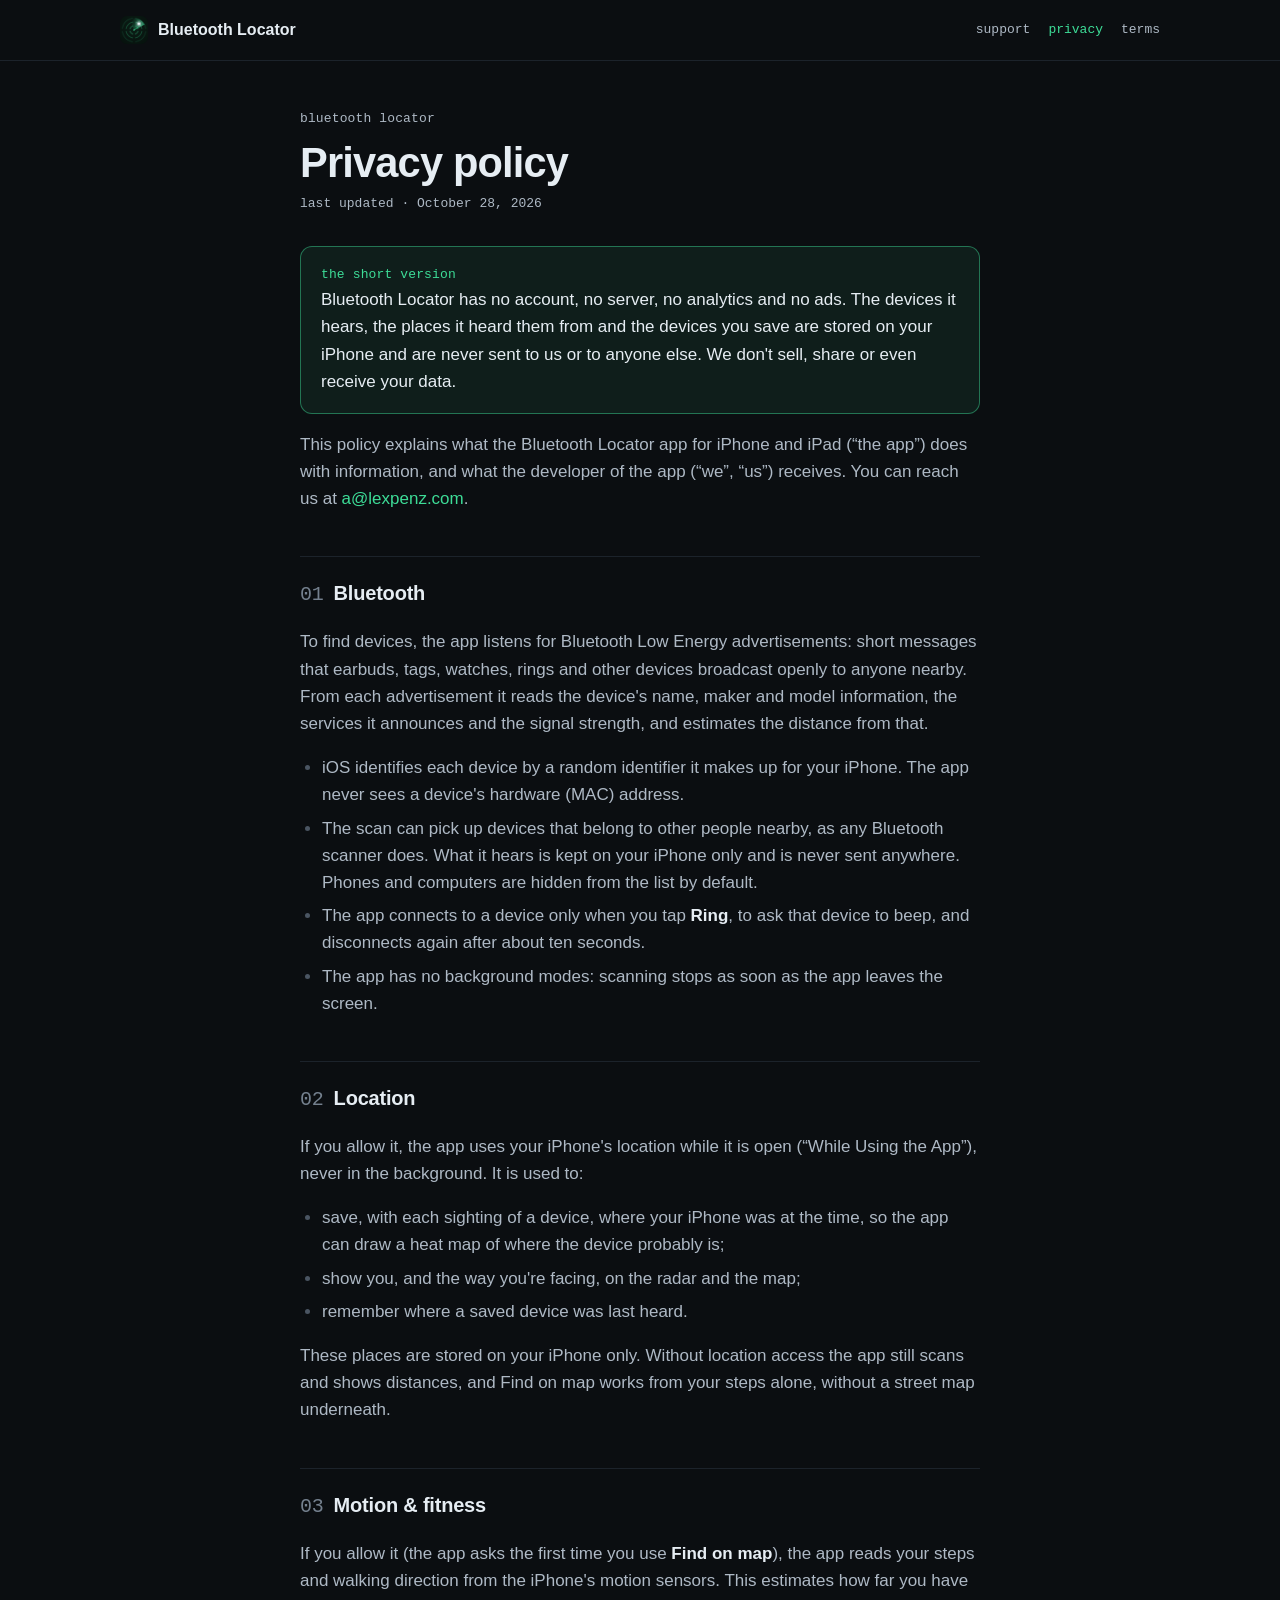
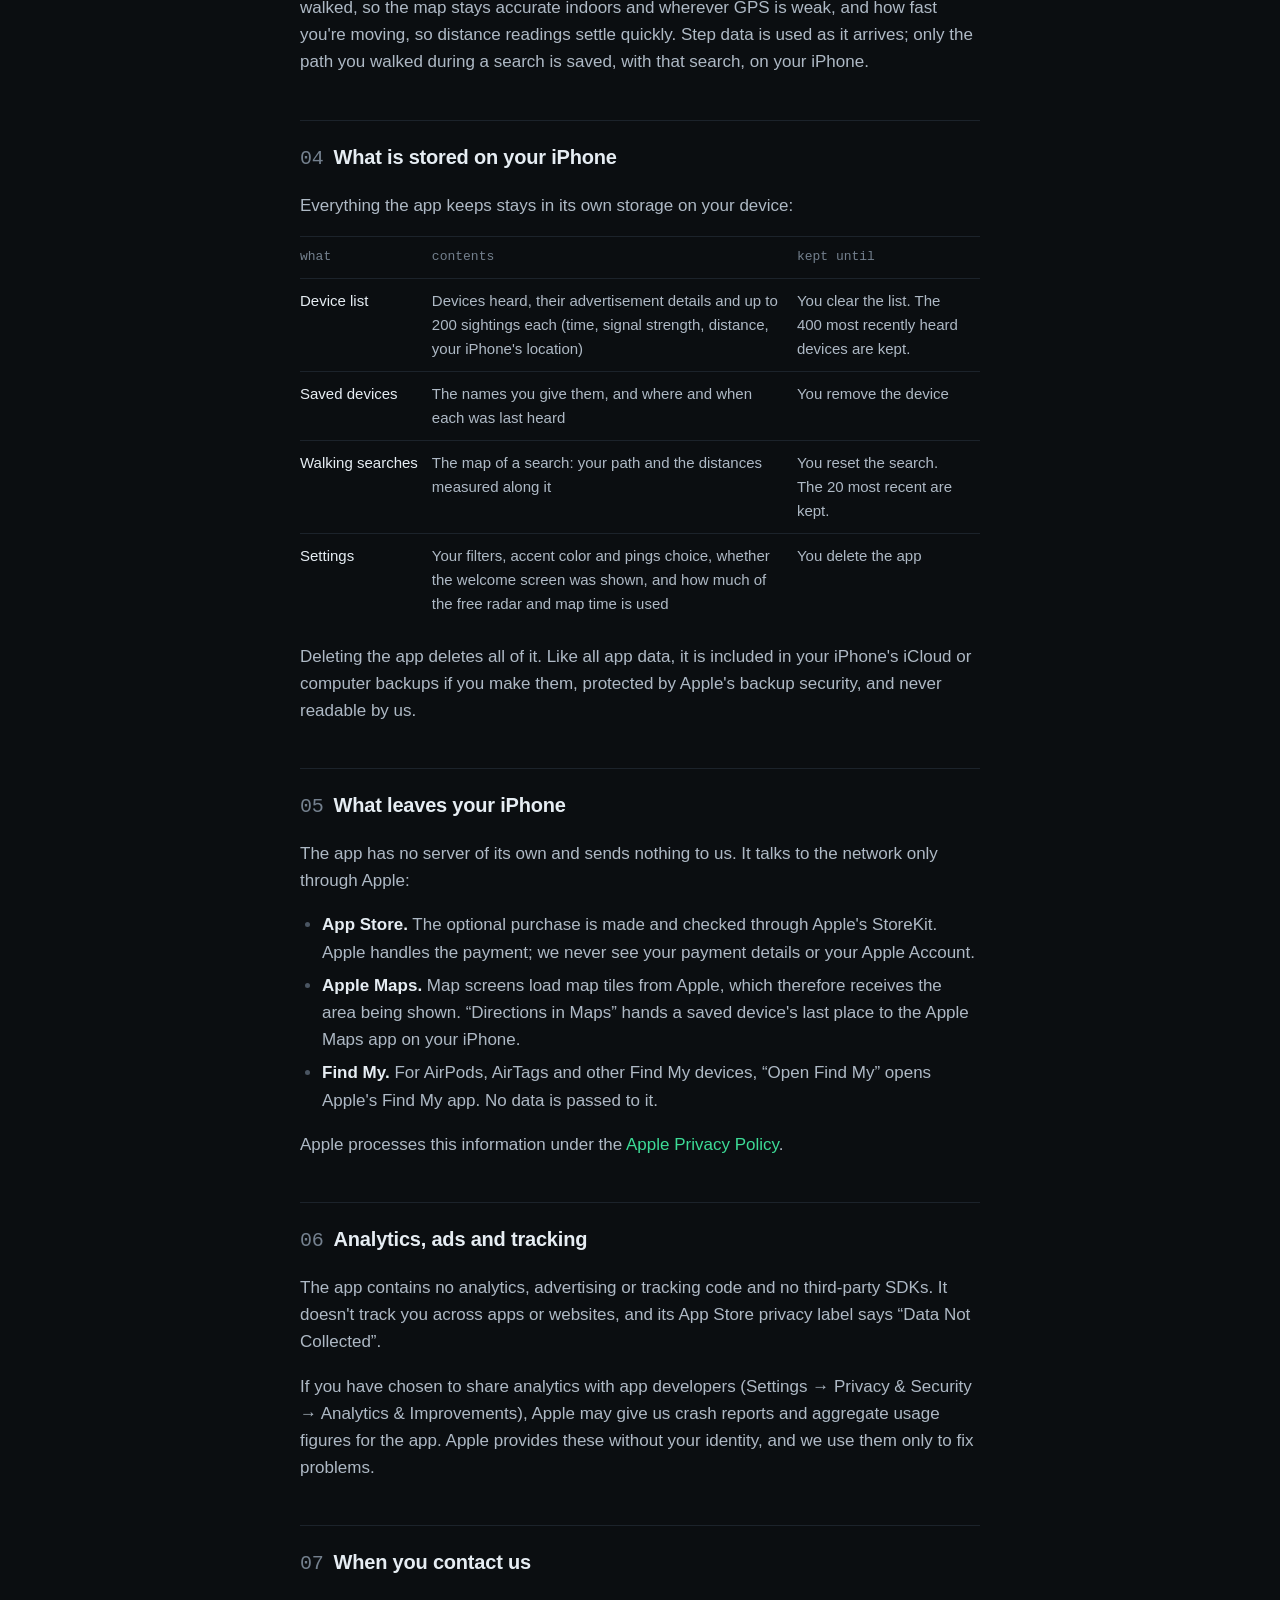
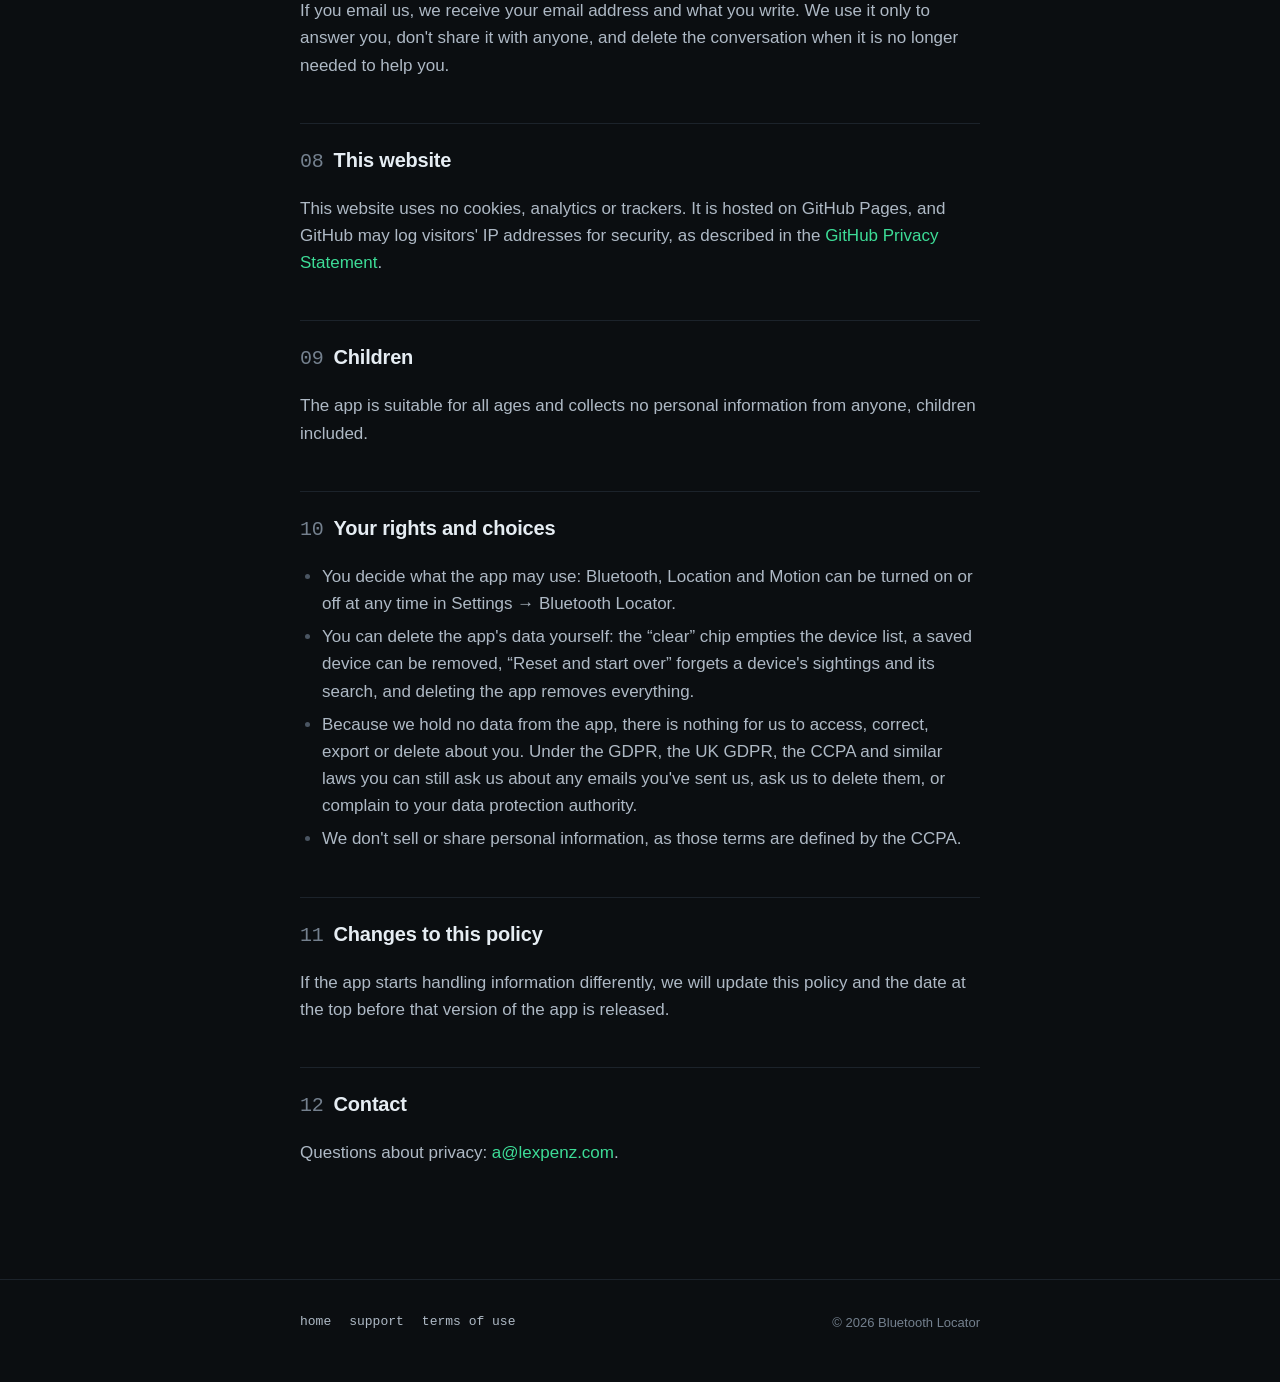
==== privacy.html @ e57efa74 "Add the privacy policy and terms of use Both pages say what the app actually does: Bluetooth adverti" ====
<!DOCTYPE html>
<html lang="en">
<head>
  <meta charset="UTF-8" />
  <meta name="viewport" content="width=device-width, initial-scale=1.0" />
  <title>Privacy policy · Bluetooth Locator</title>
  <meta name="description" content="Privacy policy for the Bluetooth Locator app. No account, no analytics, no ads: what the app hears stays on your iPhone." />
  <meta name="theme-color" content="#0b0e11" />
  <link rel="icon" type="image/png" href="assets/favicon.png" />
  <link rel="apple-touch-icon" href="assets/apple-touch-icon.png" />
  <link rel="stylesheet" href="style.css" />
</head>
<body>
  <header class="topbar">
    <div class="wrap">
      <a class="brand" href="./"><img src="assets/icon-256.png" alt="" /><span>Bluetooth Locator</span></a>
      <nav class="nav" aria-label="Site">
        <a href="support.html">support</a>
        <a href="privacy.html" aria-current="page">privacy</a>
        <a href="terms.html">terms</a>
      </nav>
    </div>
  </header>

  <main class="wrap doc doc-page">
    <p class="label">bluetooth locator</p>
    <h1>Privacy policy</h1>
    <p class="updated">last updated · October 28, 2026</p>

    <div class="callout">
      <p class="label">the short version</p>
      <p>
        Bluetooth Locator has no account, no server, no analytics and no ads. The devices it hears, the places
        it heard them from and the devices you save are stored on your iPhone and are never sent to us or to
        anyone else. We don't sell, share or even receive your data.
      </p>
    </div>

    <p>
      This policy explains what the Bluetooth Locator app for iPhone and iPad (&ldquo;the app&rdquo;) does with
      information, and what the developer of the app (&ldquo;we&rdquo;, &ldquo;us&rdquo;) receives. You can
      reach us at <a href="mailto:a@lexpenz.com">a@lexpenz.com</a>.
    </p>

    <h2><span class="num">01</span>Bluetooth</h2>
    <p>
      To find devices, the app listens for Bluetooth Low Energy advertisements: short messages that earbuds,
      tags, watches, rings and other devices broadcast openly to anyone nearby. From each advertisement it reads
      the device's name, maker and model information, the services it announces and the signal strength, and
      estimates the distance from that.
    </p>
    <ul>
      <li>
        iOS identifies each device by a random identifier it makes up for your iPhone. The app never sees a
        device's hardware (MAC) address.
      </li>
      <li>
        The scan can pick up devices that belong to other people nearby, as any Bluetooth scanner does. What it
        hears is kept on your iPhone only and is never sent anywhere. Phones and computers are hidden from the
        list by default.
      </li>
      <li>
        The app connects to a device only when you tap <strong>Ring</strong>, to ask that device to beep, and
        disconnects again after about ten seconds.
      </li>
      <li>
        The app has no background modes: scanning stops as soon as the app leaves the screen.
      </li>
    </ul>

    <h2><span class="num">02</span>Location</h2>
    <p>
      If you allow it, the app uses your iPhone's location while it is open (&ldquo;While Using the App&rdquo;),
      never in the background. It is used to:
    </p>
    <ul>
      <li>save, with each sighting of a device, where your iPhone was at the time, so the app can draw a heat map
        of where the device probably is;</li>
      <li>show you, and the way you're facing, on the radar and the map;</li>
      <li>remember where a saved device was last heard.</li>
    </ul>
    <p>
      These places are stored on your iPhone only. Without location access the app still scans and shows
      distances, and Find on map works from your steps alone, without a street map underneath.
    </p>

    <h2><span class="num">03</span>Motion &amp; fitness</h2>
    <p>
      If you allow it (the app asks the first time you use <strong>Find on map</strong>), the app reads your steps
      and walking direction from the iPhone's motion sensors. This estimates how far you have walked, so the map
      stays accurate indoors and wherever GPS is weak, and how fast you're moving, so distance readings settle
      quickly. Step data is used as it arrives; only the path you walked during a search is saved, with that
      search, on your iPhone.
    </p>

    <h2><span class="num">04</span>What is stored on your iPhone</h2>
    <p>Everything the app keeps stays in its own storage on your device:</p>
    <div class="table-wrap">
      <table>
        <thead>
          <tr><th>what</th><th>contents</th><th>kept until</th></tr>
        </thead>
        <tbody>
          <tr>
            <td>Device list</td>
            <td>Devices heard, their advertisement details and up to 200 sightings each (time, signal strength, distance, your iPhone's location)</td>
            <td data-label="kept until">You clear the list. The 400 most recently heard devices are kept.</td>
          </tr>
          <tr>
            <td>Saved devices</td>
            <td>The names you give them, and where and when each was last heard</td>
            <td data-label="kept until">You remove the device</td>
          </tr>
          <tr>
            <td>Walking searches</td>
            <td>The map of a search: your path and the distances measured along it</td>
            <td data-label="kept until">You reset the search. The 20 most recent are kept.</td>
          </tr>
          <tr>
            <td>Settings</td>
            <td>Your filters, accent color and pings choice, whether the welcome screen was shown, and how much of the free radar and map time is used</td>
            <td data-label="kept until">You delete the app</td>
          </tr>
        </tbody>
      </table>
    </div>
    <p>
      Deleting the app deletes all of it. Like all app data, it is included in your iPhone's iCloud or computer
      backups if you make them, protected by Apple's backup security, and never readable by us.
    </p>

    <h2><span class="num">05</span>What leaves your iPhone</h2>
    <p>The app has no server of its own and sends nothing to us. It talks to the network only through Apple:</p>
    <ul>
      <li>
        <strong>App Store.</strong> The optional purchase is made and checked through Apple's StoreKit. Apple
        handles the payment; we never see your payment details or your Apple Account.
      </li>
      <li>
        <strong>Apple Maps.</strong> Map screens load map tiles from Apple, which therefore receives the area
        being shown. &ldquo;Directions in Maps&rdquo; hands a saved device's last place to the Apple Maps app on
        your iPhone.
      </li>
      <li>
        <strong>Find My.</strong> For AirPods, AirTags and other Find My devices, &ldquo;Open Find My&rdquo; opens
        Apple's Find My app. No data is passed to it.
      </li>
    </ul>
    <p>
      Apple processes this information under the
      <a href="https://www.apple.com/legal/privacy/">Apple Privacy Policy</a>.
    </p>

    <h2><span class="num">06</span>Analytics, ads and tracking</h2>
    <p>
      The app contains no analytics, advertising or tracking code and no third-party SDKs. It doesn't track you
      across apps or websites, and its App Store privacy label says &ldquo;Data Not Collected&rdquo;.
    </p>
    <p>
      If you have chosen to share analytics with app developers (Settings &rarr; Privacy &amp; Security &rarr;
      Analytics &amp; Improvements), Apple may give us crash reports and aggregate usage figures for the app.
      Apple provides these without your identity, and we use them only to fix problems.
    </p>

    <h2><span class="num">07</span>When you contact us</h2>
    <p>
      If you email us, we receive your email address and what you write. We use it only to answer you, don't
      share it with anyone, and delete the conversation when it is no longer needed to help you.
    </p>

    <h2><span class="num">08</span>This website</h2>
    <p>
      This website uses no cookies, analytics or trackers. It is hosted on GitHub Pages, and GitHub may log
      visitors' IP addresses for security, as described in the
      <a href="https://docs.github.com/site-policy/privacy-policies/github-general-privacy-statement">GitHub
      Privacy Statement</a>.
    </p>

    <h2><span class="num">09</span>Children</h2>
    <p>
      The app is suitable for all ages and collects no personal information from anyone, children included.
    </p>

    <h2><span class="num">10</span>Your rights and choices</h2>
    <ul>
      <li>
        You decide what the app may use: Bluetooth, Location and Motion can be turned on or off at any time in
        Settings &rarr; Bluetooth Locator.
      </li>
      <li>
        You can delete the app's data yourself: the &ldquo;clear&rdquo; chip empties the device list, a saved
        device can be removed, &ldquo;Reset and start over&rdquo; forgets a device's sightings and its search,
        and deleting the app removes everything.
      </li>
      <li>
        Because we hold no data from the app, there is nothing for us to access, correct, export or delete
        about you. Under the GDPR, the UK GDPR, the CCPA and similar laws you can still ask us about any emails
        you've sent us, ask us to delete them, or complain to your data protection authority.
      </li>
      <li>We don't sell or share personal information, as those terms are defined by the CCPA.</li>
    </ul>

    <h2><span class="num">11</span>Changes to this policy</h2>
    <p>
      If the app starts handling information differently, we will update this policy and the date at the top
      before that version of the app is released.
    </p>

    <h2><span class="num">12</span>Contact</h2>
    <p>
      Questions about privacy: <a href="mailto:a@lexpenz.com?subject=Bluetooth%20Locator%20privacy">a@lexpenz.com</a>.
    </p>
  </main>

  <footer class="footer">
    <div class="wrap doc">
      <nav class="links" aria-label="Footer">
        <a href="./">home</a>
        <a href="support.html">support</a>
        <a href="terms.html">terms of use</a>
      </nav>
      <p>&copy; <span class="year">2026</span> Bluetooth Locator</p>
    </div>
  </footer>
  <script>document.querySelectorAll('.year').forEach(el => { el.textContent = new Date().getFullYear(); });</script>
</body>
</html>
---- style.css ----
/*
  Bluetooth Locator site. The app's "signal instrument" look (Theme.swift):
  dark only, ink background, hairline borders, one accent for live signal
  (phosphor green), amber for caution. Sans for words, mono for measurements
  and labels; labels are lowercase mono; "·" as the separator. No gradients,
  no shadows.
*/

:root {
  --ink: #0b0e11;
  --surface: #11161b;
  --hairline: #1c232b;
  --line: #26303a;

  --text: #e6edf3;
  --text2: #aeb9c5;
  --text3: #8b96a3;
  --muted: #74808e;
  --faint: #4a5562;

  --accent: #3ddc97;
  --accent-wash: rgba(61, 220, 151, 0.08);
  --accent-edge: rgba(61, 220, 151, 0.45);
  --caution: #f2b84b;
  --danger: #e5484d;

  --radius: 12px;
  --sans: -apple-system, BlinkMacSystemFont, "SF Pro Text", "Segoe UI", Roboto, "Helvetica Neue", Arial, sans-serif;
  --mono: ui-monospace, "SF Mono", SFMono-Regular, Menlo, Consolas, "Liberation Mono", monospace;

  --wide: 1080px;
  --doc: 720px;
  --gutter: 20px;

  color-scheme: dark;
}

* { box-sizing: border-box; }

html { scroll-behavior: smooth; -webkit-text-size-adjust: 100%; }

body {
  margin: 0;
  background: var(--ink);
  color: var(--text);
  font-family: var(--sans);
  font-size: 17px;
  line-height: 1.6;
  -webkit-font-smoothing: antialiased;
}

a { color: var(--accent); text-decoration: none; }
a:hover { text-decoration: underline; text-underline-offset: 3px; }
:focus-visible { outline: 2px solid var(--accent); outline-offset: 3px; border-radius: 4px; }

img, video { display: block; max-width: 100%; }

.wrap { max-width: var(--wide); margin: 0 auto; padding: 0 var(--gutter); }
.wrap.doc { max-width: var(--doc); }

.mono { font-family: var(--mono); }

/* Lowercase mono label, like FieldLabel. */
.label {
  font-family: var(--mono);
  font-size: 13px;
  letter-spacing: 0.01em;
  color: var(--muted);
  text-transform: lowercase;
  margin: 0 0 10px;
}

/* ---------- Top bar ---------- */

.topbar { border-bottom: 1px solid var(--hairline); }
.topbar .wrap {
  display: flex;
  align-items: center;
  justify-content: space-between;
  gap: 16px;
  min-height: 60px;
}
.brand {
  display: flex;
  align-items: center;
  gap: 10px;
  color: var(--text);
  font-weight: 600;
  font-size: 16px;
  white-space: nowrap;
}
.brand:hover { text-decoration: none; }
.brand img { width: 28px; height: 28px; border-radius: 7px; }
.nav { display: flex; gap: 18px; font-family: var(--mono); font-size: 13px; }
.nav a { color: var(--text2); }
.nav a:hover, .nav a[aria-current="page"] { color: var(--text); text-decoration: none; }
.nav a[aria-current="page"] { color: var(--accent); }

/* ---------- Buttons and chips ---------- */

.btn {
  display: inline-flex;
  align-items: center;
  justify-content: center;
  gap: 8px;
  min-height: 46px;
  padding: 0 22px;
  border-radius: var(--radius);
  font-family: var(--sans);
  font-size: 15px;
  font-weight: 500;
  text-decoration: none;
  transition: opacity 0.15s, transform 0.15s;
}
.btn:hover { text-decoration: none; }
.btn:active { opacity: 0.75; transform: scale(0.98); }
.btn-primary { background: var(--text); color: var(--ink); }
.btn-secondary { border: 1px solid var(--line); color: var(--text); }
.btn-secondary:hover { border-color: var(--text3); }

.chip {
  display: inline-flex;
  align-items: center;
  gap: 8px;
  padding: 6px 12px;
  border: 1px solid var(--line);
  border-radius: 999px;
  font-family: var(--mono);
  font-size: 13px;
  color: var(--text2);
  white-space: nowrap;
}
.chip.live { color: var(--accent); background: var(--accent-wash); border-color: var(--accent-edge); }

/* Live dot of the scan telemetry line. */
.dot {
  width: 7px;
  height: 7px;
  border-radius: 50%;
  background: var(--accent);
  flex: none;
  animation: pulse 2s ease-in-out infinite;
}
@keyframes pulse { 50% { opacity: 0.3; } }

/* ---------- Panels ---------- */

.panel {
  background: var(--surface);
  border: 1px solid var(--hairline);
  border-radius: var(--radius);
  padding: 20px;
}

/* ---------- Hero ---------- */

.hero { padding: 64px 0 72px; }
.hero .wrap {
  display: grid;
  grid-template-columns: minmax(0, 1fr) 300px;
  gap: 56px;
  align-items: center;
}
.telemetry {
  display: inline-flex;
  align-items: center;
  gap: 8px;
  font-family: var(--mono);
  font-size: 13px;
  color: var(--accent);
  margin: 0 0 22px;
}
.hero h1 {
  font-size: clamp(2.3rem, 5.4vw, 3.6rem);
  line-height: 1.06;
  letter-spacing: -0.025em;
  font-weight: 700;
  margin: 0 0 20px;
}
.hero h1 .accent { color: var(--accent); }
.lede { font-size: 1.15rem; color: var(--text2); max-width: 34em; margin: 0 0 30px; }
.cta { display: flex; flex-wrap: wrap; align-items: center; gap: 12px; }
.facts {
  display: flex;
  flex-wrap: wrap;
  gap: 6px 10px;
  margin: 26px 0 0;
  padding: 0;
  list-style: none;
  font-family: var(--mono);
  font-size: 13px;
  color: var(--muted);
}
.facts li + li::before { content: "·"; margin-right: 10px; color: var(--faint); }

/* An app screen: the capture without its status bar, in a hairline frame. */
.screen {
  position: relative;
  aspect-ratio: 640 / 1307;
  border: 1px solid var(--line);
  border-radius: 32px;
  overflow: hidden;
  background: var(--ink);
}
.screen img, .screen video { width: 100%; height: 100%; object-fit: cover; object-position: top; }
.hero-media { margin: 0; }
.hero .screen { border-radius: 36px; }
.hero-media figcaption {
  display: flex;
  align-items: center;
  justify-content: space-between;
  margin-top: 12px;
  padding: 0 6px;
  font-family: var(--mono);
  font-size: 12px;
  color: var(--muted);
}
.video-toggle {
  min-width: 64px;
  padding: 4px 12px;
  border: 1px solid var(--line);
  border-radius: 999px;
  background: none;
  color: var(--text2);
  font: inherit;
  cursor: pointer;
}
.video-toggle:hover { color: var(--text); border-color: var(--text3); }

/* ---------- Sections ---------- */

.section { padding: 72px 0; border-top: 1px solid var(--hairline); }
.section h2 {
  font-size: clamp(1.7rem, 3.6vw, 2.4rem);
  line-height: 1.15;
  letter-spacing: -0.02em;
  margin: 0 0 14px;
}
.section .intro { color: var(--text2); max-width: 36em; margin: 0 0 40px; }

/* How it works: three steps, each with its screen. */
.steps {
  display: grid;
  grid-template-columns: repeat(3, minmax(0, 1fr));
  gap: 28px;
  margin: 0;
  padding: 0;
  list-style: none;
}
.step .screen { margin-bottom: 20px; }
.step h3 { font-size: 1.2rem; margin: 0 0 6px; }
.step p { color: var(--text2); margin: 0; font-size: 16px; }

/* Feature cards. */
.grid {
  display: grid;
  grid-template-columns: repeat(auto-fill, minmax(min(300px, 100%), 1fr));
  gap: 14px;
}
.card h3 { font-size: 1.05rem; margin: 0 0 6px; }
.card p { color: var(--text2); font-size: 15px; margin: 0; }
.card .label { margin-bottom: 12px; }

/* More screens: a scrolling row. */
.gallery {
  display: grid;
  grid-auto-flow: column;
  grid-auto-columns: minmax(200px, 1fr);
  gap: 20px;
  margin: 0 0 44px;
  padding: 0 0 8px;
  list-style: none;
  overflow-x: auto;
  scroll-snap-type: x mandatory;
}
.gallery li { scroll-snap-align: start; }
.gallery .screen { border-radius: 26px; margin-bottom: 14px; }
.gallery h3 { font-size: 1rem; margin: 0 0 2px; }
.gallery p { color: var(--text2); font-size: 14px; margin: 0; }

/* Key/value grid, like the app's packet panel. */
.kv {
  display: grid;
  grid-template-columns: max-content 1fr;
  gap: 12px 28px;
  margin: 0;
  font-size: 15px;
}
.kv dt { font-family: var(--mono); font-size: 13px; color: var(--muted); padding-top: 2px; }
.kv dd { margin: 0; color: var(--text); }
.kv dd.none { font-family: var(--mono); color: var(--accent); }

.split {
  display: grid;
  grid-template-columns: minmax(0, 1fr) minmax(0, 1fr);
  gap: 48px;
  align-items: start;
}
.split > div > p { color: var(--text2); }

/* Free and paid. */
.plans { display: grid; grid-template-columns: repeat(2, minmax(0, 1fr)); gap: 14px; }
.plan h3 { font-size: 1.15rem; margin: 0 0 4px; }
.plan .sub { color: var(--text2); font-size: 15px; margin: 0 0 16px; }
.plan.full { border-color: var(--accent-edge); }
.ticks { list-style: none; margin: 0; padding: 0; font-size: 15px; }
.ticks li { position: relative; padding: 7px 0 7px 26px; border-top: 1px solid var(--hairline); }
.ticks li::before {
  content: "";
  position: absolute;
  left: 4px;
  top: 15px;
  width: 8px;
  height: 8px;
  border-radius: 50%;
  border: 1.5px solid var(--text3);
}
.plan.full .ticks li::before { border-color: var(--accent); background: var(--accent); }
.note { color: var(--muted); font-size: 14px; margin: 18px 0 0; }

/* Good to know: honest limits. */
.limits { display: grid; grid-template-columns: repeat(3, minmax(0, 1fr)); gap: 14px; }
.limits .panel { border-color: rgba(242, 184, 75, 0.35); }
.limits .label { color: var(--caution); }
.limits p { margin: 0; color: var(--text2); font-size: 15px; }

.closing { text-align: center; }
.closing h2 { max-width: 18em; margin-left: auto; margin-right: auto; }
.closing .cta { justify-content: center; margin-top: 28px; }

/* ---------- Documents: privacy, terms, support ---------- */

.doc-page { padding-top: 48px; padding-bottom: 24px; }
.doc-page h1 {
  font-size: clamp(2rem, 5vw, 2.6rem);
  line-height: 1.1;
  letter-spacing: -0.02em;
  margin: 0 0 8px;
}
.updated { font-family: var(--mono); font-size: 13px; color: var(--muted); margin: 0 0 32px; }
.doc-page h2 {
  font-size: 1.25rem;
  letter-spacing: -0.01em;
  margin: 44px 0 10px;
  padding-top: 20px;
  border-top: 1px solid var(--hairline);
}
.doc-page h2 .num { font-family: var(--mono); font-weight: 400; color: var(--muted); margin-right: 10px; }
.doc-page h3 { font-size: 1.02rem; margin: 22px 0 6px; }
.doc-page p, .doc-page li { color: var(--text2); }
.doc-page strong { color: var(--text); font-weight: 600; }
.doc-page ul { padding-left: 22px; }
.doc-page li { margin: 6px 0; }
.doc-page li::marker { color: var(--faint); }

.callout {
  background: var(--accent-wash);
  border: 1px solid var(--accent-edge);
  border-radius: var(--radius);
  padding: 18px 20px;
  margin: 0 0 8px;
}
.callout p { color: var(--text); margin: 0; }
.callout .label { color: var(--accent); }

/* Stored-data table. */
.table-wrap { overflow-x: auto; margin: 16px 0; }
table { width: 100%; border-collapse: collapse; font-size: 15px; }
th, td { text-align: left; vertical-align: top; padding: 10px 14px 10px 0; border-top: 1px solid var(--hairline); }
th { font-family: var(--mono); font-size: 13px; font-weight: 400; color: var(--muted); text-transform: lowercase; }
td { color: var(--text2); }
td:first-child { color: var(--text); white-space: nowrap; }

.toc {
  margin: 0 0 8px;
  padding: 0;
  list-style: none;
  display: flex;
  flex-wrap: wrap;
  gap: 8px;
}

/* FAQ. */
.faq details { border-top: 1px solid var(--hairline); }
.faq details:last-child { border-bottom: 1px solid var(--hairline); }
.faq summary {
  cursor: pointer;
  list-style: none;
  padding: 16px 32px 16px 0;
  position: relative;
  font-weight: 600;
  color: var(--text);
}
.faq summary::-webkit-details-marker { display: none; }
.faq summary::after {
  content: "+";
  position: absolute;
  right: 4px;
  top: 14px;
  font-family: var(--mono);
  font-weight: 400;
  font-size: 18px;
  color: var(--muted);
}
.faq details[open] summary::after { content: "−"; color: var(--accent); }
.faq details > *:not(summary) { margin-top: 0; }
.faq details > :last-child { margin-bottom: 18px; }

/* ---------- Footer ---------- */

.footer { border-top: 1px solid var(--hairline); margin-top: 72px; padding: 32px 0 48px; }
.footer .wrap { display: flex; flex-wrap: wrap; justify-content: space-between; gap: 18px 32px; }
.footer .links { display: flex; flex-wrap: wrap; gap: 8px 18px; font-family: var(--mono); font-size: 13px; }
.footer .links a { color: var(--text2); }
.footer p { margin: 0; color: var(--muted); font-size: 13px; line-height: 1.7; }
.footer .fine { flex-basis: 100%; font-size: 12px; }
.home .footer { margin-top: 0; }

/* ---------- Small screens ---------- */

@media (max-width: 860px) {
  .hero { padding: 44px 0 56px; }
  .hero .wrap { grid-template-columns: 1fr; gap: 44px; }
  .hero-media { width: min(280px, 78vw); margin: 0 auto; }
  .steps { grid-template-columns: 1fr; gap: 44px; }
  .step .screen { width: min(280px, 78vw); }
  .split, .plans, .limits { grid-template-columns: 1fr; gap: 14px; }
  .split { gap: 32px; }
  .section { padding: 56px 0; }
}

@media (max-width: 520px) {
  body { font-size: 16px; }
  .nav { gap: 14px; }
  .brand span { display: none; }
  .cta .btn { flex: 1 1 100%; }
  .kv { gap: 10px 16px; }
  .gallery { grid-auto-columns: 62vw; }

  /* The stored-data table becomes one block per row. */
  thead { display: none; }
  tr { display: block; padding: 12px 0; border-top: 1px solid var(--hairline); }
  td { display: block; padding: 2px 0; border: 0; }
  td:first-child { font-weight: 600; }
  td[data-label]::before {
    content: attr(data-label) " · ";
    font-family: var(--mono);
    font-size: 13px;
    color: var(--muted);
  }
}

@media (prefers-reduced-motion: reduce) {
  html { scroll-behavior: auto; }
  .dot { animation: none; }
  .btn { transition: none; }
}
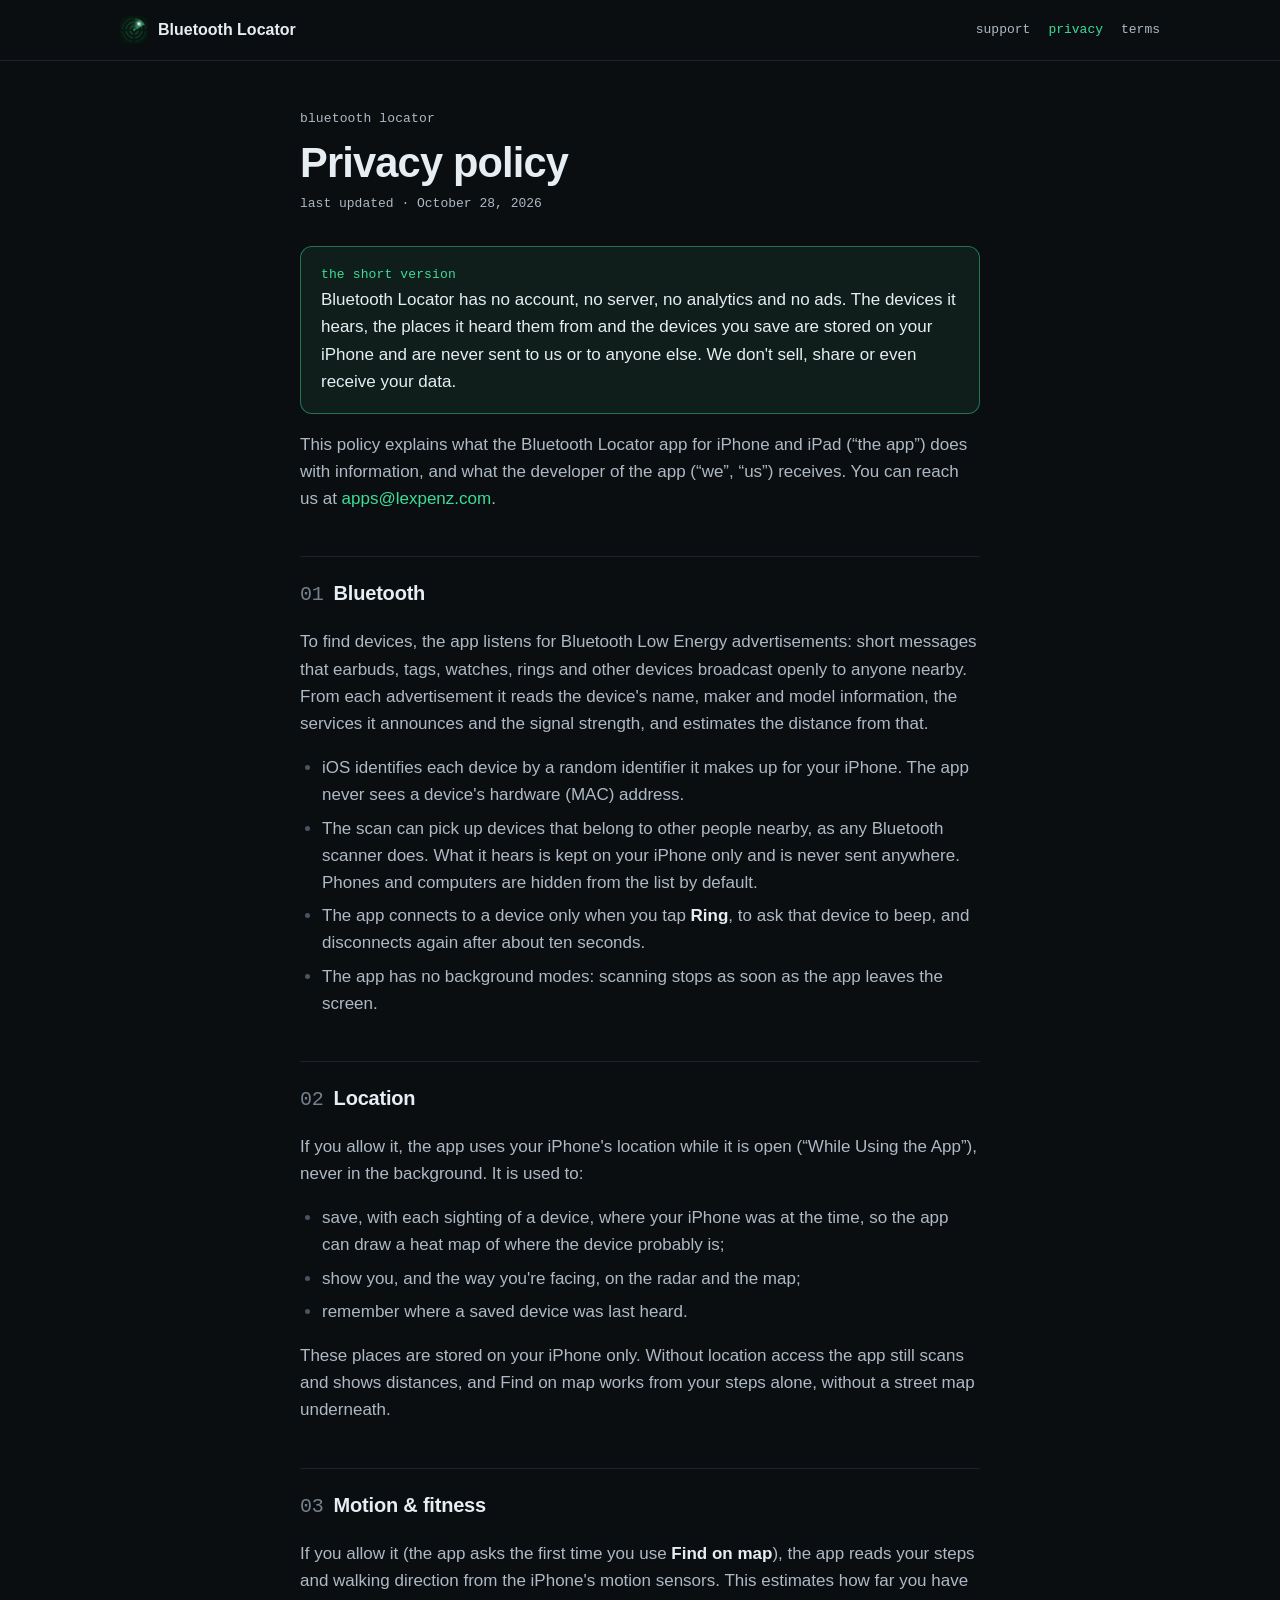
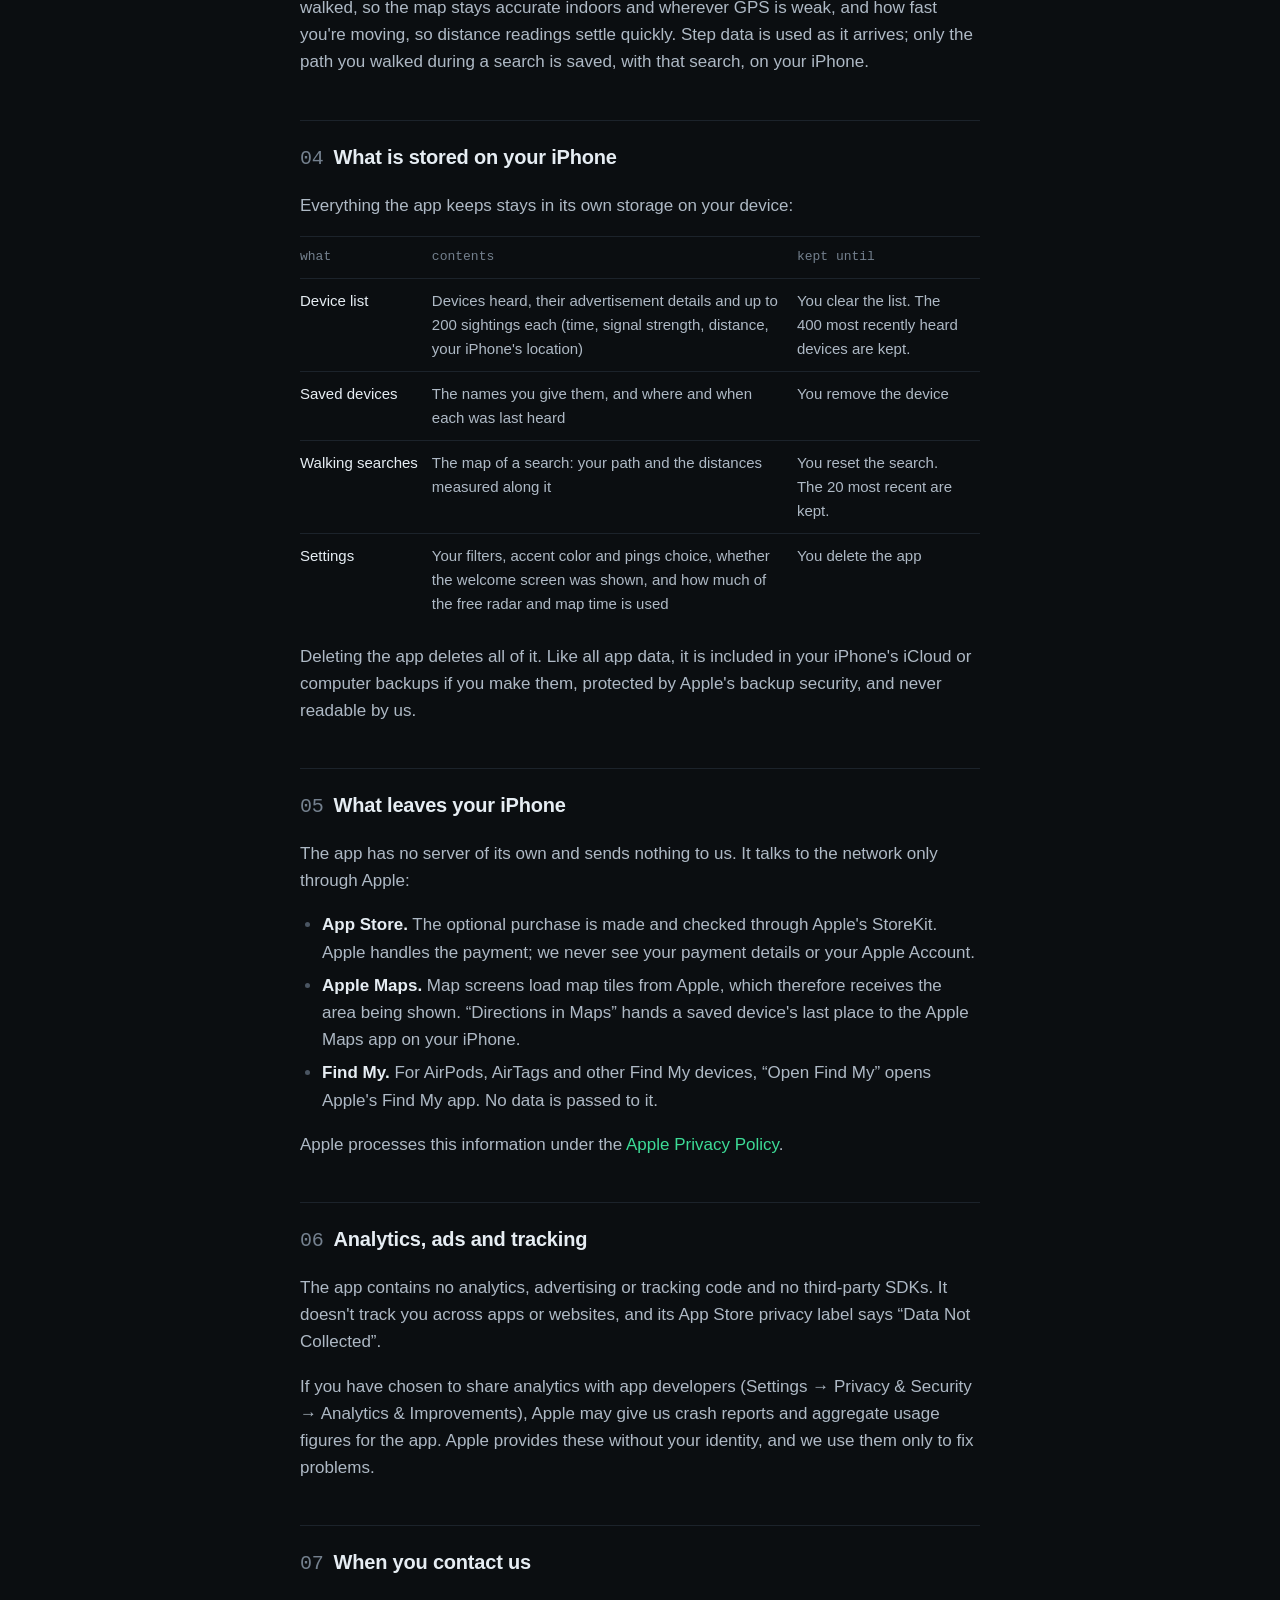
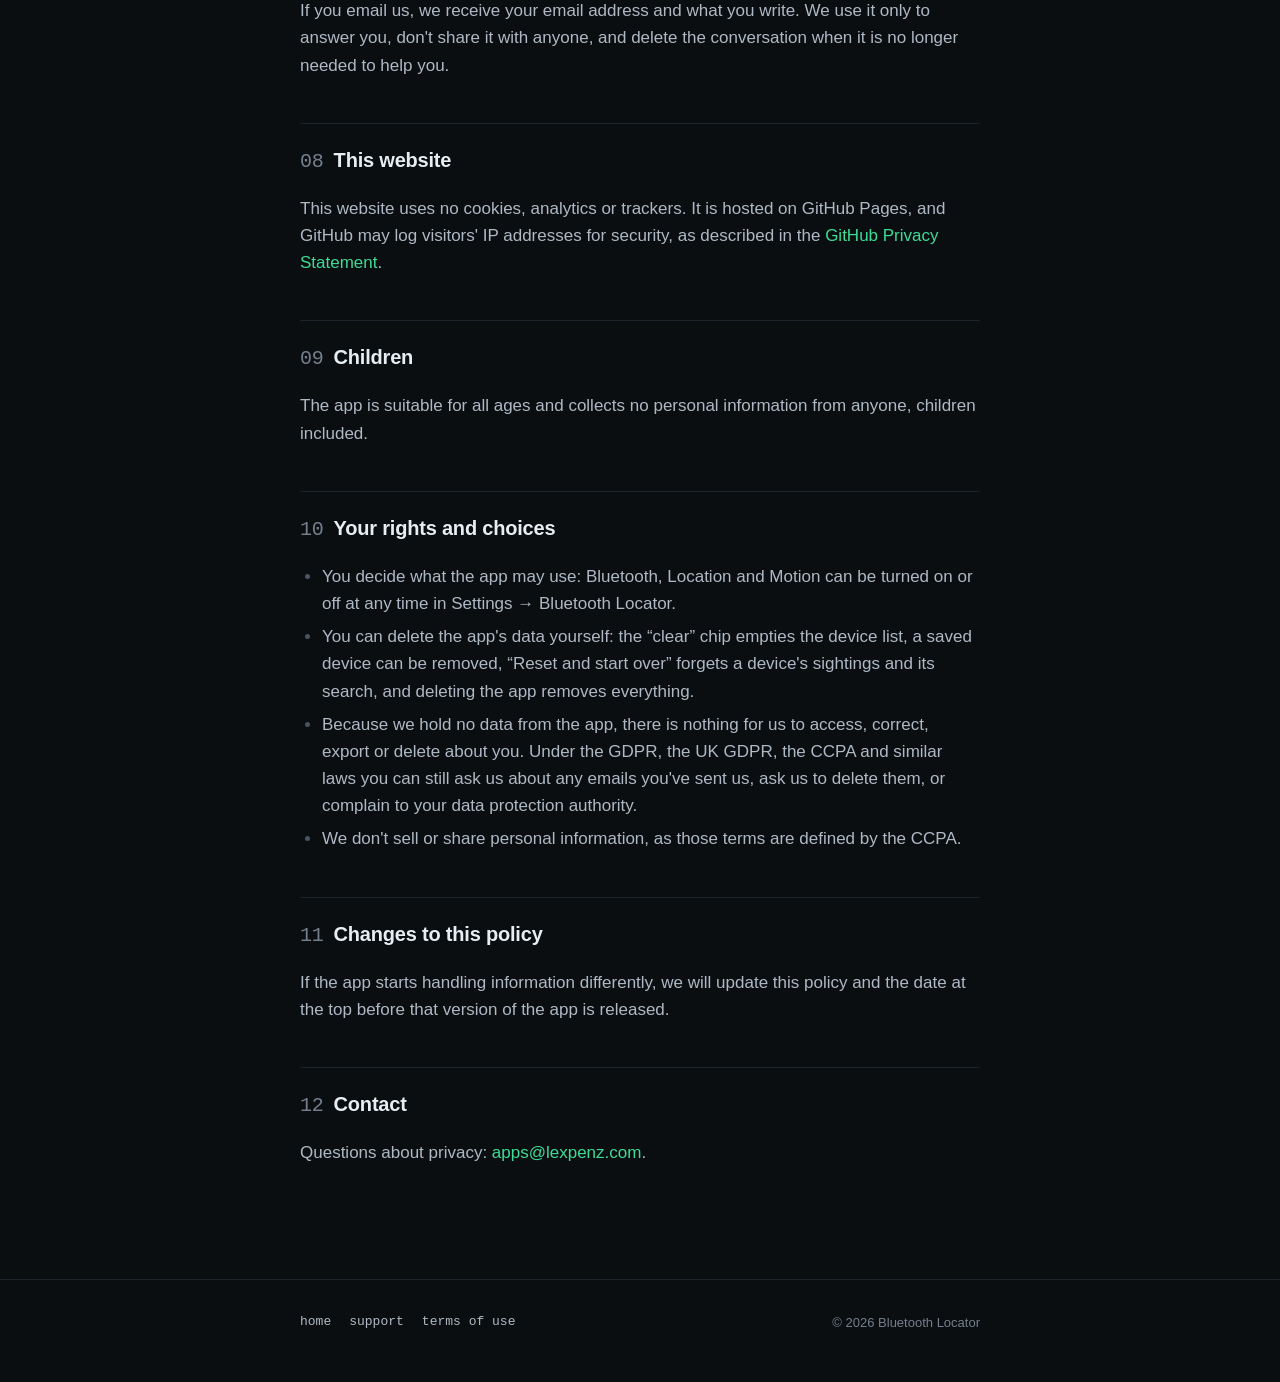
==== commit 18590477: "Use apps@lexpenz.com on the support, privacy and terms pages too Co-Authored-By: Claude Opus 5.5 <no" ====
--- a/privacy.html
+++ b/privacy.html
@@ -39,7 +39,7 @@
     <p>
       This policy explains what the Bluetooth Locator app for iPhone and iPad (&ldquo;the app&rdquo;) does with
       information, and what the developer of the app (&ldquo;we&rdquo;, &ldquo;us&rdquo;) receives. You can
-      reach us at <a href="mailto:a@lexpenz.com">a@lexpenz.com</a>.
+      reach us at <a href="mailto:apps@lexpenz.com">apps@lexpenz.com</a>.
     </p>
 
     <h2><span class="num">01</span>Bluetooth</h2>
@@ -208,7 +208,7 @@
 
     <h2><span class="num">12</span>Contact</h2>
     <p>
-      Questions about privacy: <a href="mailto:a@lexpenz.com?subject=Bluetooth%20Locator%20privacy">a@lexpenz.com</a>.
+      Questions about privacy: <a href="mailto:apps@lexpenz.com?subject=Bluetooth%20Locator%20privacy">apps@lexpenz.com</a>.
     </p>
   </main>
 
